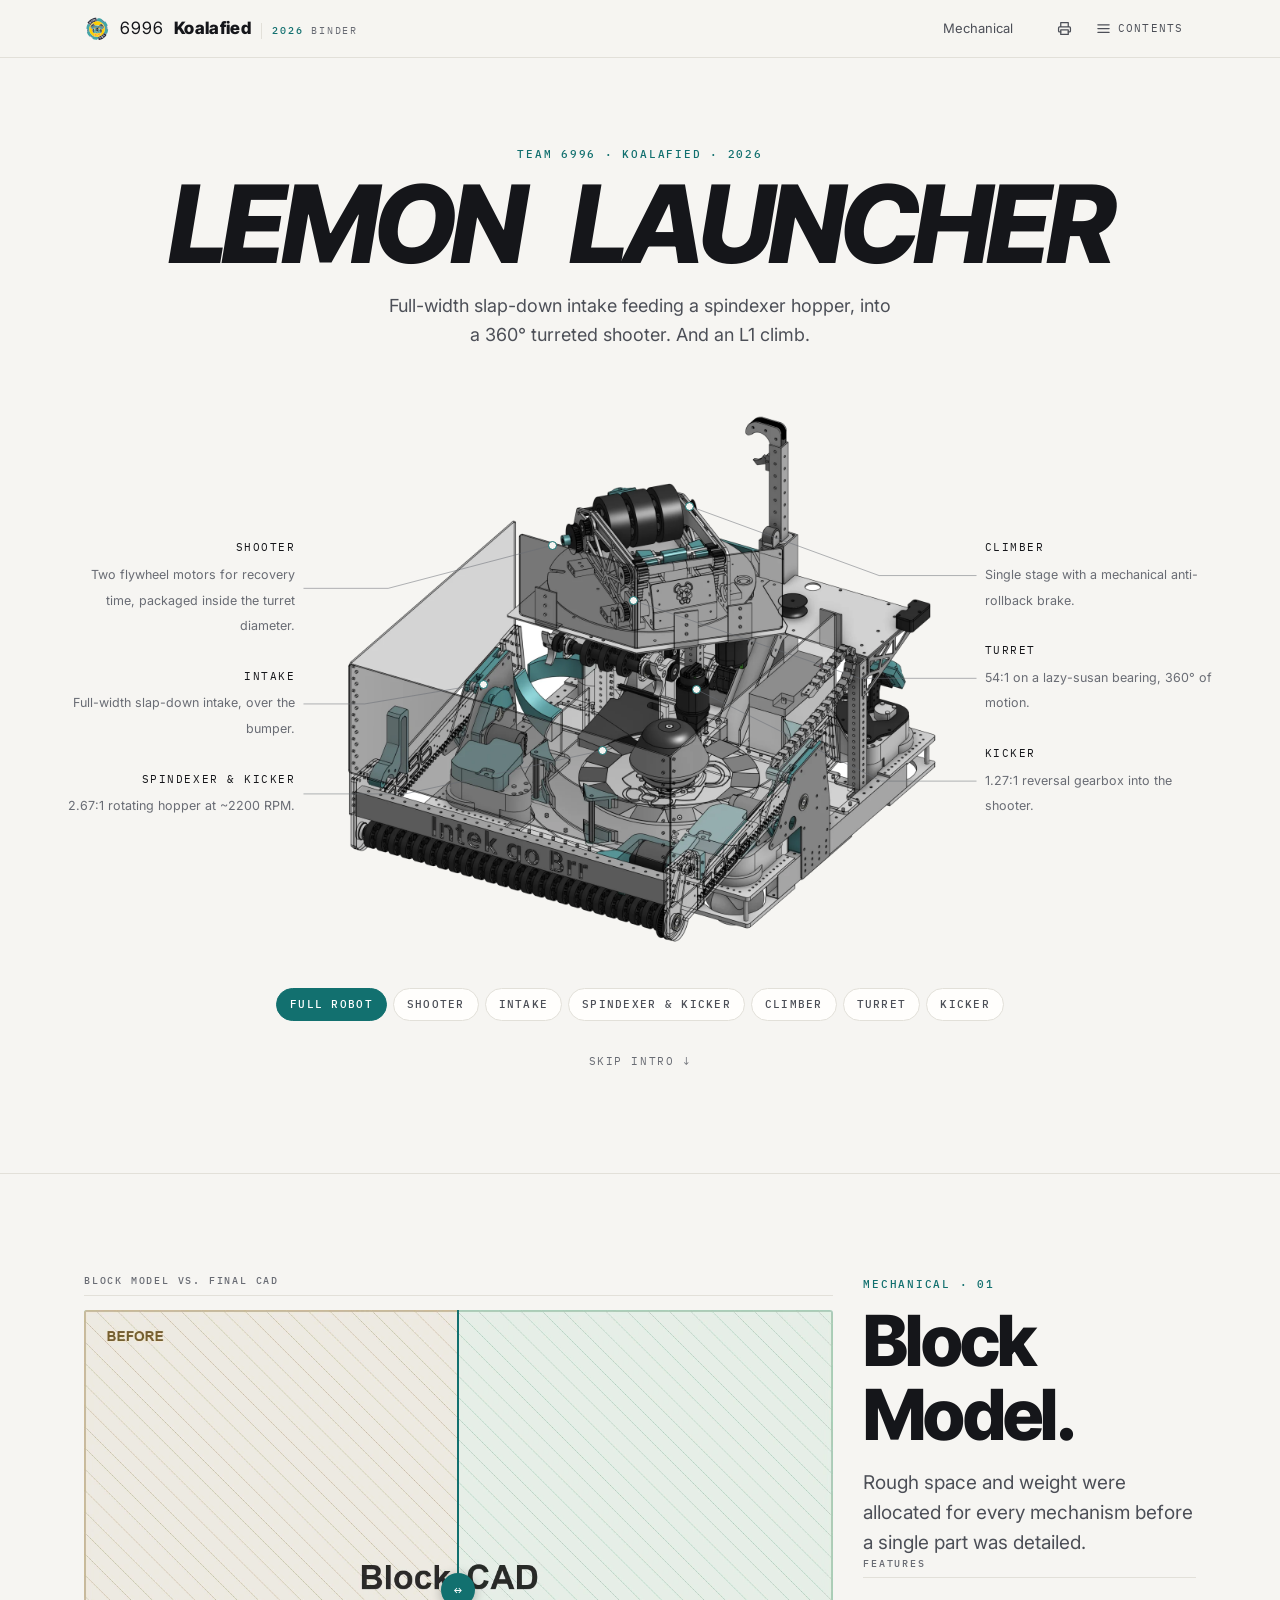
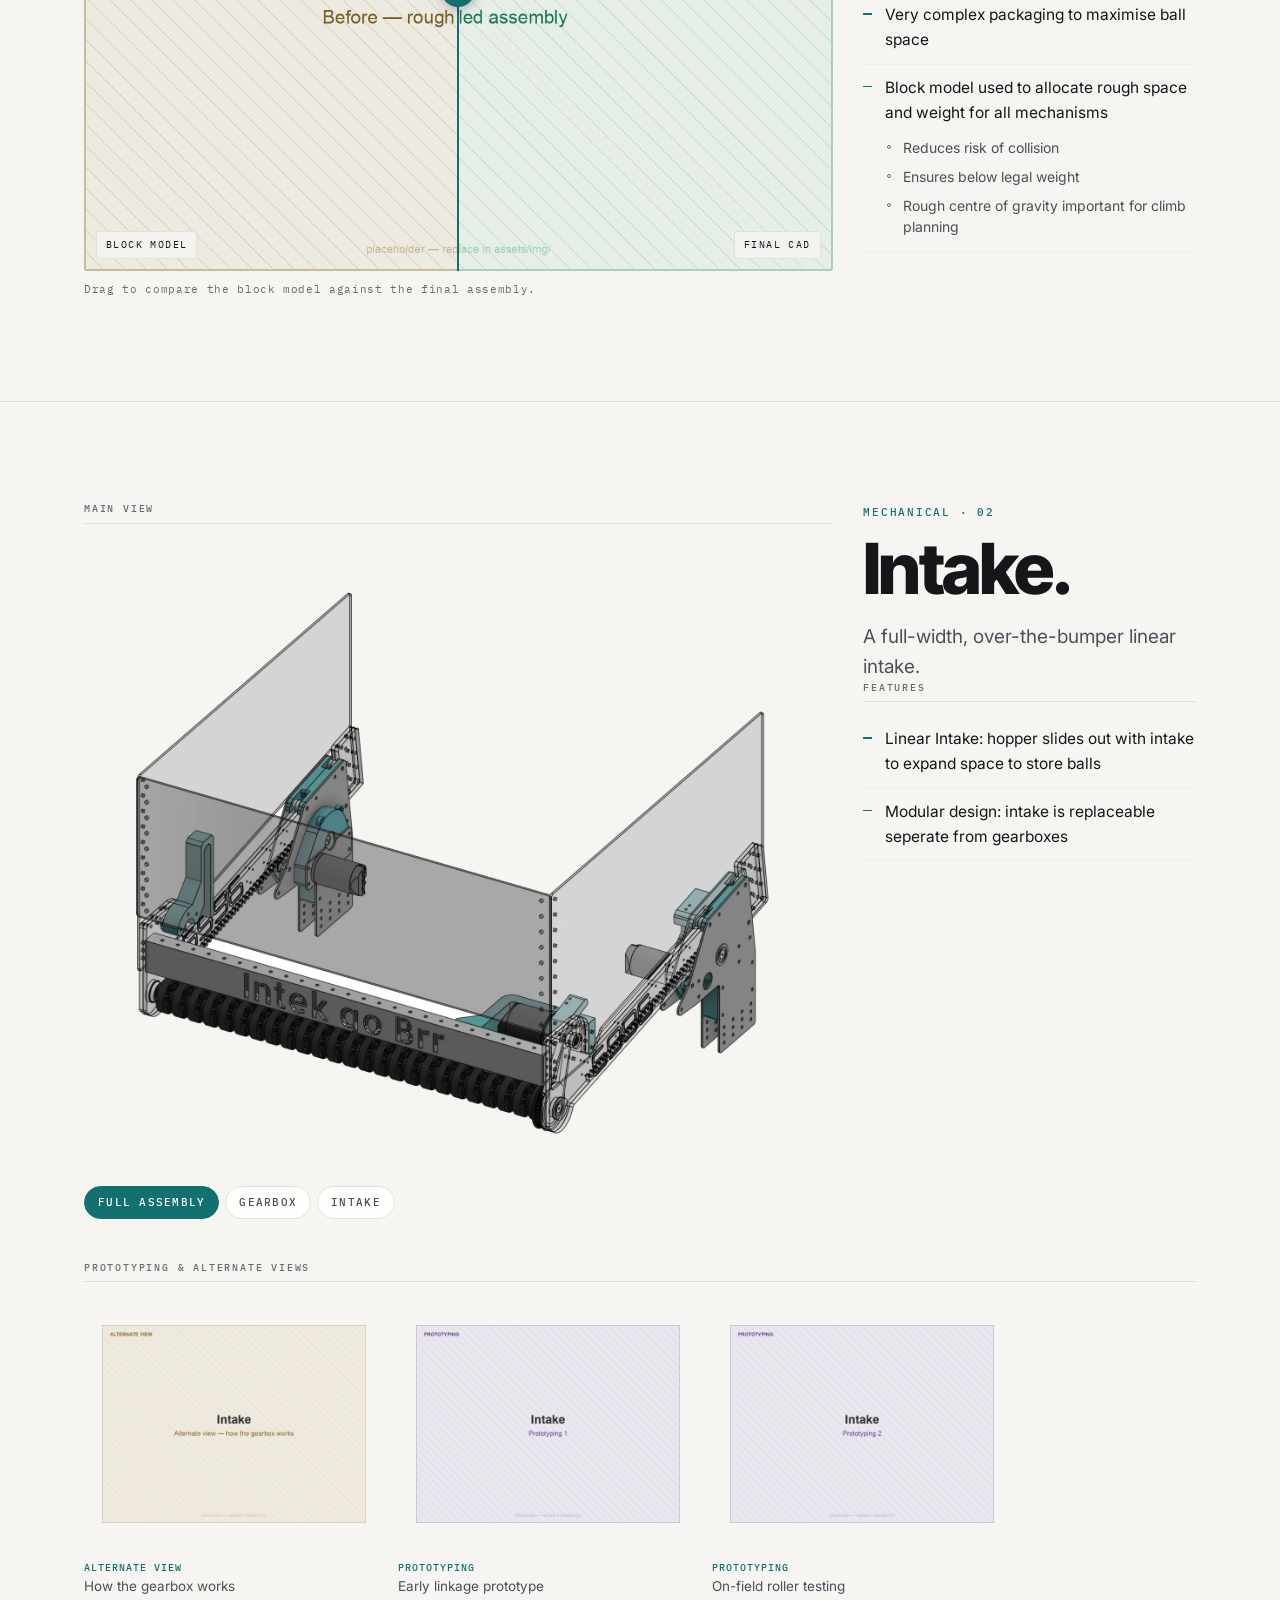
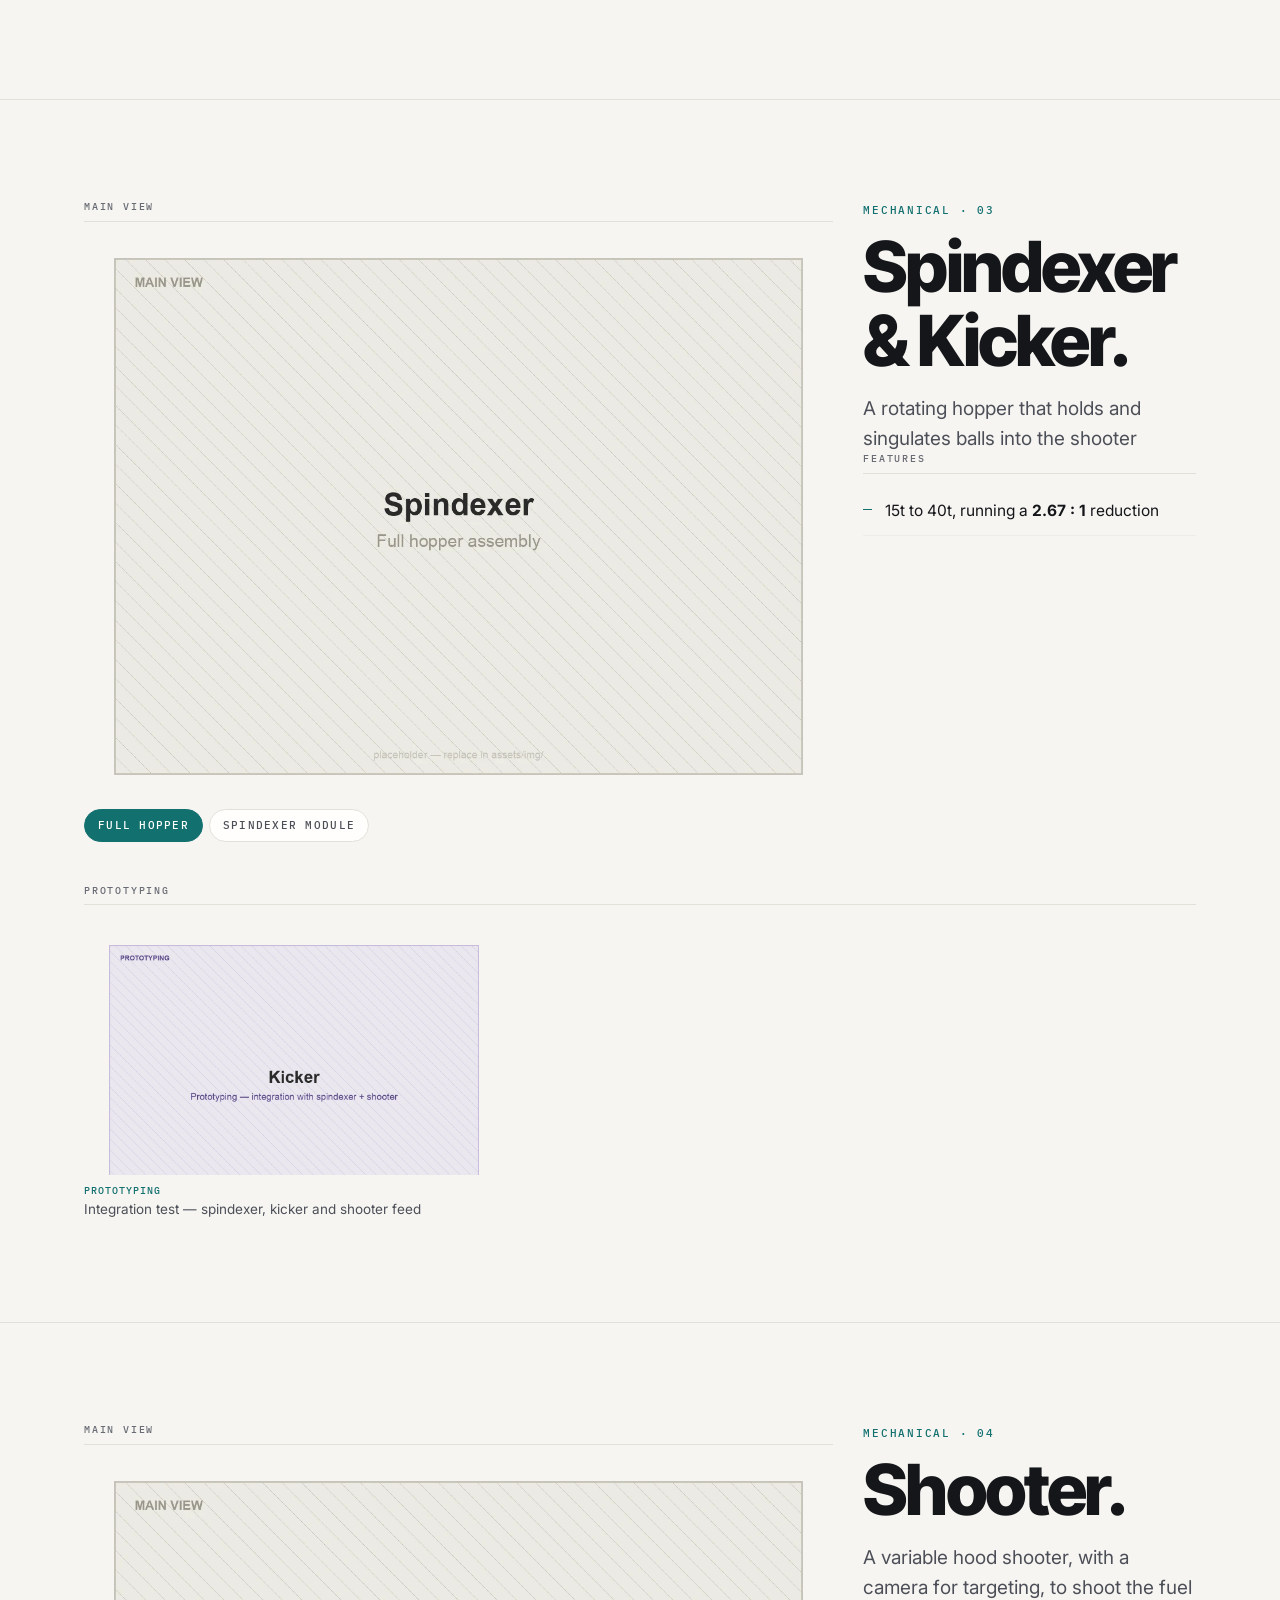
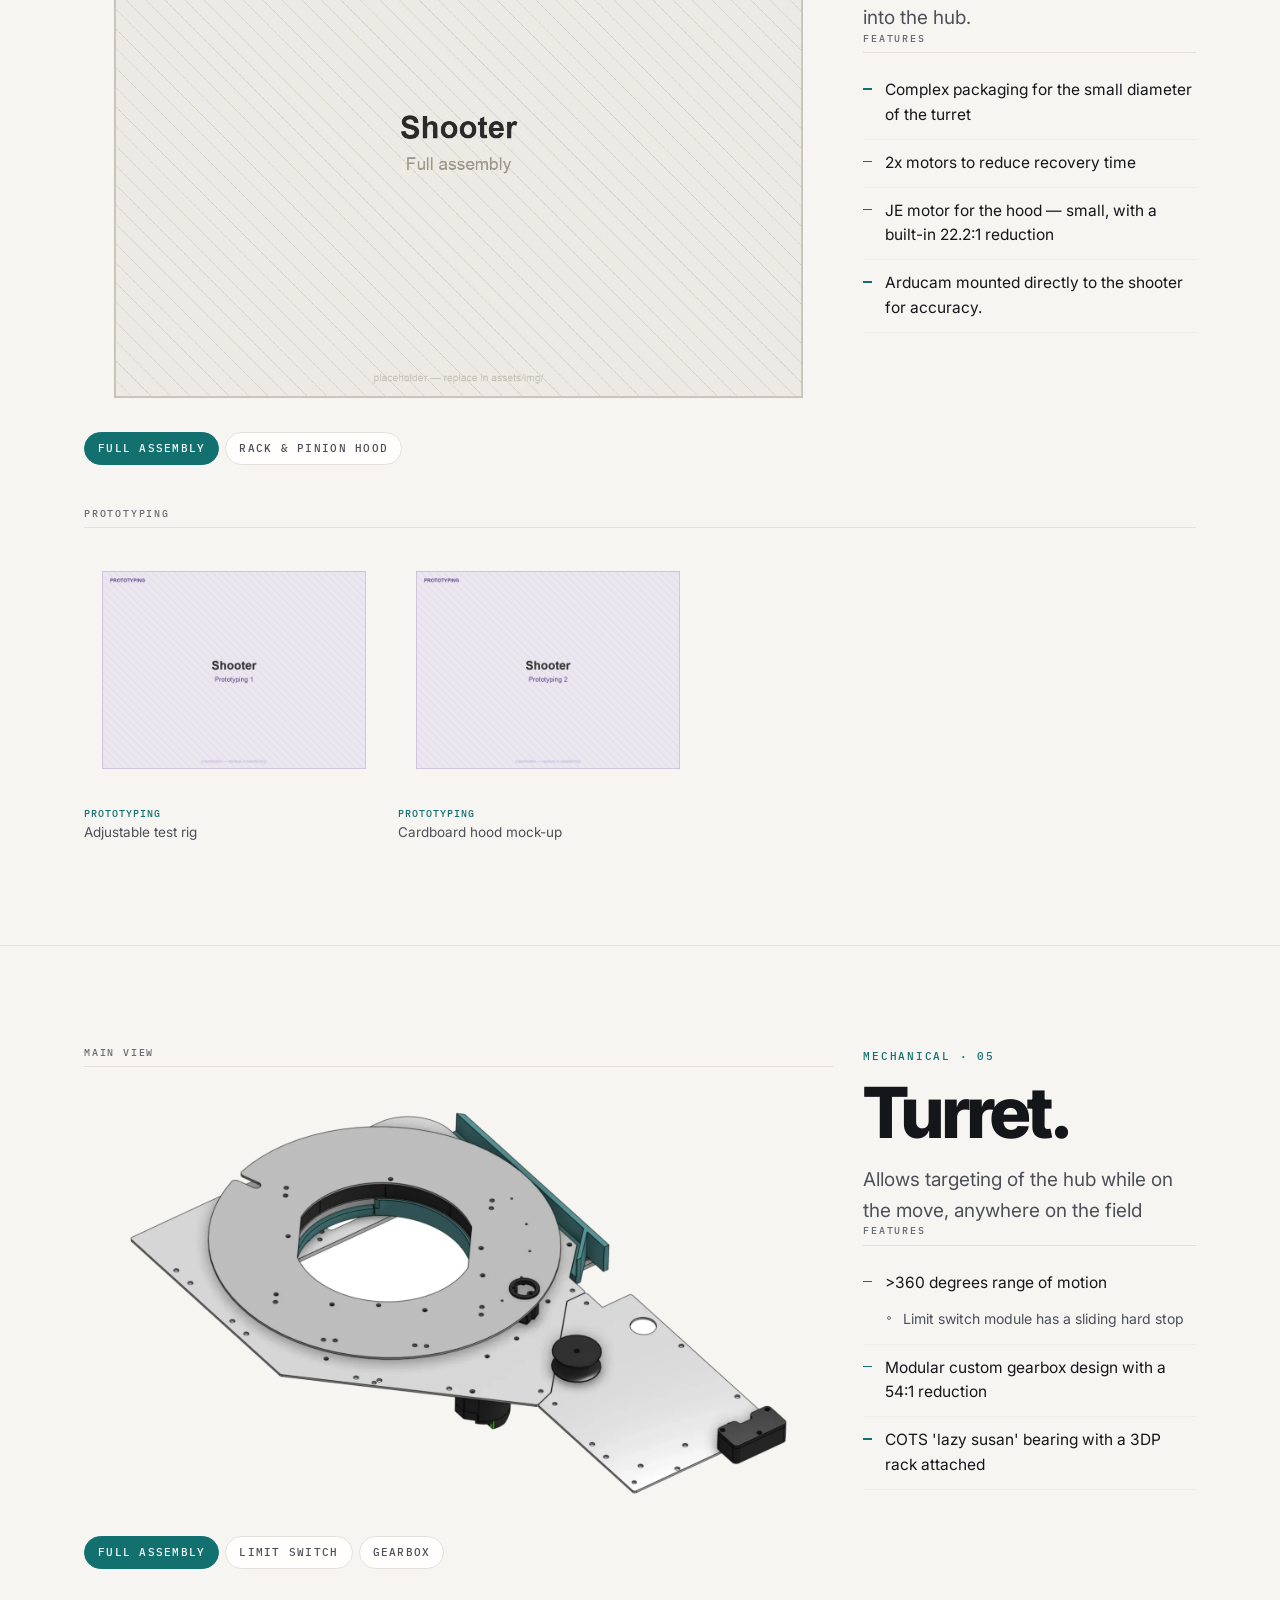
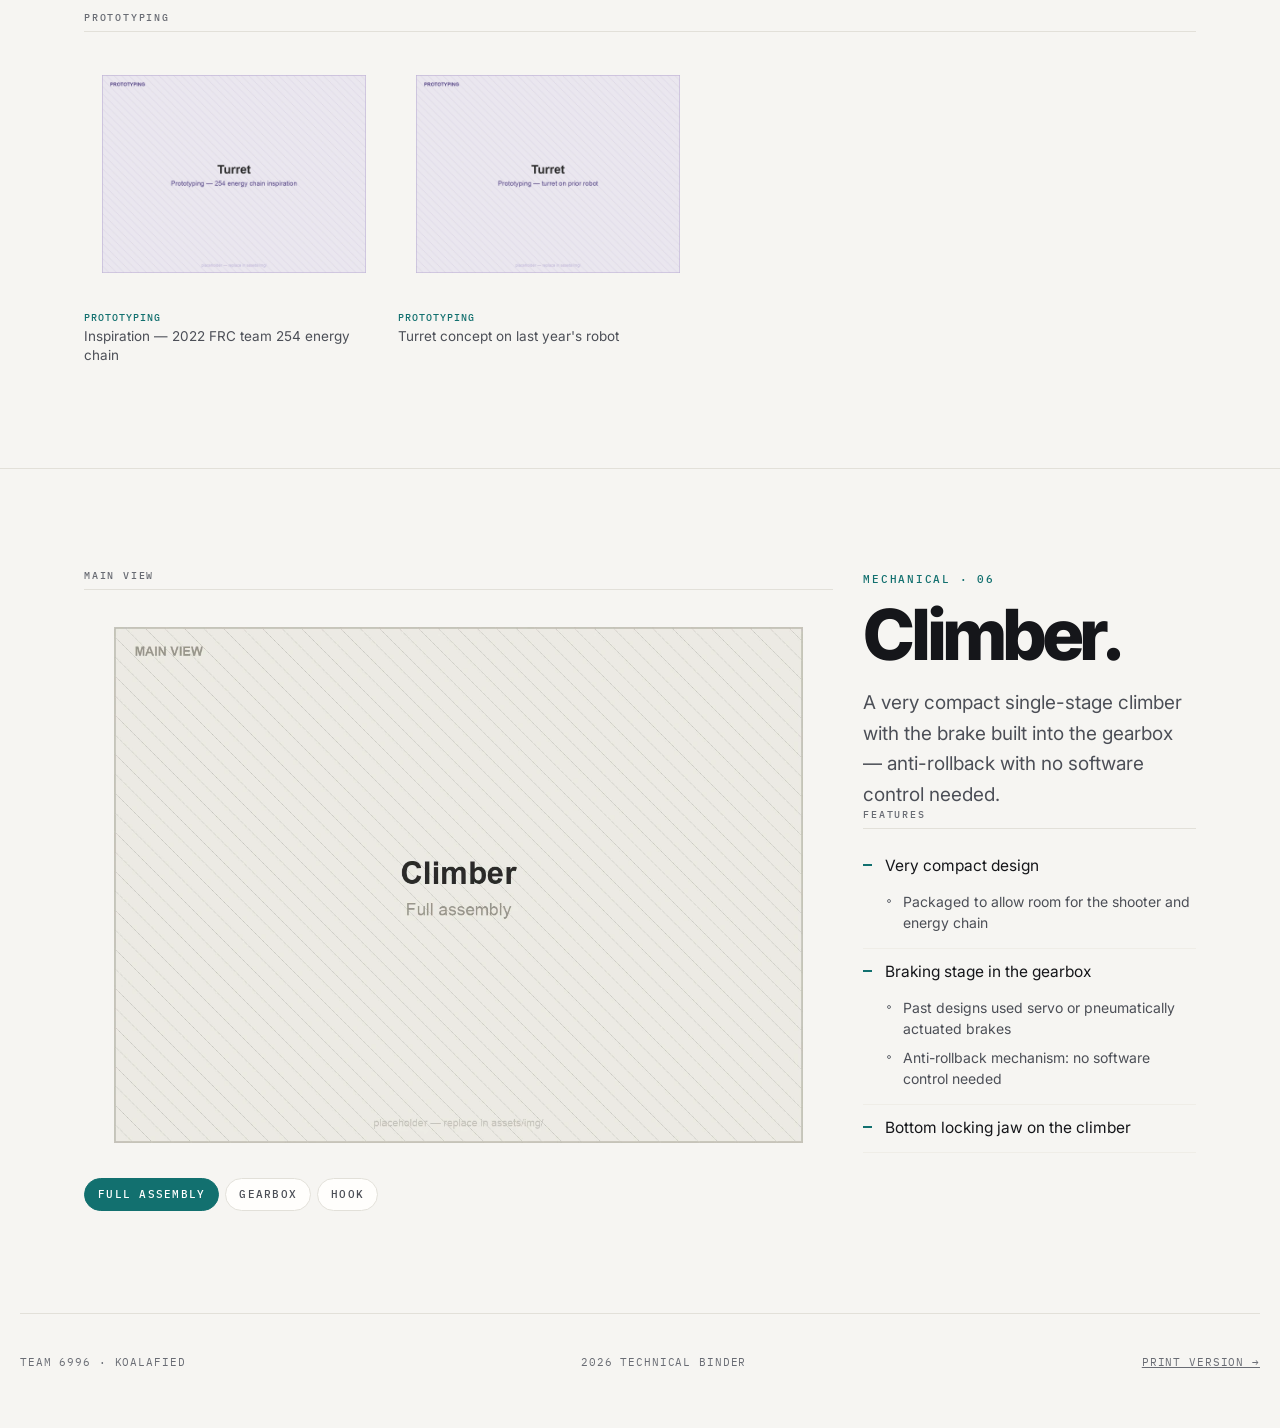
==== index.html @ 627ad737 "2026 Binder" ====
<!doctype html>
<html lang="en">
<head>
<meta charset="utf-8">
<meta name="viewport" content="width=device-width, initial-scale=1">
<title>Technical Binder</title>
<meta name="description" content="Season technical binder — mechanical design, prototyping and software.">
<meta name="color-scheme" content="light">
<link rel="icon" href="assets/img/logo.svg" type="image/svg+xml">
<link rel="alternate icon" href="assets/img/favicon.png">
<link rel="preconnect" href="https://fonts.googleapis.com">
<link rel="preconnect" href="https://fonts.gstatic.com" crossorigin>
<link rel="stylesheet" href="https://fonts.googleapis.com/css2?family=Inter+Tight:ital,wght@0,400;0,600;0,800;1,800&family=Inter:wght@400;500;600&family=IBM+Plex+Mono:wght@400;500;600&display=swap">
<link rel="stylesheet" href="assets/css/binder.css">
</head>
<body>
  <a class="skip" href="#binder">Skip to main content</a>

  <!-- Nav is injected here by binder.js -->
  <main id="binder"></main>
  <footer class="foot wrap" id="foot"></footer>

  <script src="content.js"></script>
  <script src="assets/js/binder.js"></script>
</body>
</html>
---- assets/css/binder.css ----
/* ============================================================
   Technical Binder — stylesheet
   Edit design tokens in :root. Everything else derives from them.
   ============================================================ */

/* ---- 1. Tokens ------------------------------------------- */

:root {
  --paper:    #f6f5f2;
  --panel:    #fffefc;
  --ink:      #15161a;
  --ink-2:    #4c4f57;
  --ink-3:    #696c74;
  --rule:     #e2e0d9;
  --rule-2:   #efedE7;
  --accent:   #12706f;          /* overridden at runtime by team.accent */
  --accent-soft: color-mix(in srgb, var(--accent) 14%, transparent);

  --font-display: "Inter Tight", "Helvetica Neue", Arial, sans-serif;
  --font-body:    "Inter", "Helvetica Neue", Arial, sans-serif;
  --font-mono:    "IBM Plex Mono", ui-monospace, SFMono-Regular, Menlo, monospace;

  --measure: 68ch;
  --gutter: clamp(20px, 5vw, 72px);
  --nav-h: 58px;

  color-scheme: light;
}

/* ---- 2. Reset -------------------------------------------- */

*, *::before, *::after { box-sizing: border-box; }

html { -webkit-text-size-adjust: 100%; scroll-behavior: smooth; scroll-padding-top: calc(var(--nav-h) + 16px); }
@media (prefers-reduced-motion: reduce) { html { scroll-behavior: auto; } }

body {
  margin: 0;
  background: var(--paper);
  color: var(--ink);
  font-family: var(--font-body);
  font-size: 16px;
  line-height: 1.6;
  -webkit-font-smoothing: antialiased;
  text-rendering: optimizeLegibility;
}

img { max-width: 100%; display: block; }
a { color: inherit; }
button { font: inherit; color: inherit; }
h1, h2, h3, h4 { margin: 0; font-family: var(--font-display); font-weight: 600; letter-spacing: -0.02em; line-height: 1.05; }
p { margin: 0; }
ul { margin: 0; padding: 0; list-style: none; }

::selection { background: var(--accent); color: #fff; }

:focus-visible { outline: 2px solid var(--accent); outline-offset: 3px; border-radius: 2px; }

.skip {
  position: absolute; left: -9999px; top: 0; z-index: 200;
  background: var(--ink); color: var(--paper); padding: 10px 16px;
  font-family: var(--font-mono); font-size: 12px;
}
.skip:focus { left: 8px; top: 8px; }

.wrap { max-width: 1240px; margin: 0 auto; padding-inline: var(--gutter); }

/* Shared type helpers */
.eyebrow {
  font-family: var(--font-mono);
  font-size: 11px;
  font-weight: 500;
  letter-spacing: 0.16em;
  text-transform: uppercase;
  color: var(--accent);
}
.muted { color: var(--ink-2); }
code {
  font-family: var(--font-mono);
  font-size: 0.88em;
  background: var(--rule-2);
  padding: 0.1em 0.36em;
  border-radius: 3px;
}

/* ---- 3. Navigation --------------------------------------- */

.nav {
  position: sticky; top: 0; z-index: 100;
  height: var(--nav-h);
  background: color-mix(in srgb, var(--paper) 86%, transparent);
  backdrop-filter: saturate(180%) blur(14px);
  -webkit-backdrop-filter: saturate(180%) blur(14px);
  border-bottom: 1px solid var(--rule);
}
.nav-in { height: 100%; display: flex; align-items: center; gap: 24px; }

.wordmark {
  display: flex; align-items: baseline; gap: 10px;
  text-decoration: none; flex: none;
}
.wordmark-mark { width: 26px; height: 26px; align-self: center; flex: none; }
.wordmark-a { font-family: var(--font-display); font-weight: 400; font-size: 17px; letter-spacing: 0.06em; }
.wordmark-b { font-family: var(--font-display); font-weight: 800; font-size: 17px; letter-spacing: 0.02em; }
.wordmark-tag {
  font-family: var(--font-mono); font-size: 10px; letter-spacing: 0.18em;
  text-transform: uppercase; color: var(--ink-3);
  padding-left: 10px; border-left: 1px solid var(--rule);
}
.wordmark-tag b { color: var(--accent); font-weight: 500; }

.nav-links { display: flex; gap: 4px; margin-left: auto; }
.nav-links a {
  font-size: 13px; text-decoration: none; color: var(--ink-2);
  padding: 6px 11px; border-radius: 4px;
  transition: color .15s, background .15s;
  white-space: nowrap;
}
.nav-links a:hover { color: var(--ink); background: var(--rule-2); }
.nav-links a.is-active { color: var(--ink); }
.nav-links a.is-active::after {
  content: ""; display: block; height: 1.5px; background: var(--accent);
  margin-top: 3px; border-radius: 2px;
}

.nav-tools { display: flex; align-items: center; gap: 6px; flex: none; }
.icon-btn {
  width: 32px; height: 32px; display: grid; place-items: center;
  background: none; border: 1px solid transparent; border-radius: 5px;
  cursor: pointer; color: var(--ink-2);
}
.icon-btn:hover { border-color: var(--rule); color: var(--ink); }
.icon-btn svg { width: 15px; height: 15px; }

/* Contents button: opens the full section list (menu-panel). Shown at every
   width — on wide screens it sits alongside the category links, on narrow
   ones it's the only way to jump to a section since nav-links hides. */
.nav-menu-btn {
  width: auto; padding: 0 12px 0 9px; gap: 7px;
  display: flex; align-items: center;
}
.nav-menu-btn svg { flex: none; }
.nav-menu-label {
  font-family: var(--font-mono); font-size: 11px; letter-spacing: .1em;
  text-transform: uppercase; color: inherit;
}
@media (max-width: 500px) { .nav-menu-label { display: none; } .nav-menu-btn { width: 32px; padding: 0; } }

@media (max-width: 940px) {
  .nav-links { display: none; }
  .wordmark-tag { display: none; }
}

/* Slide-down section menu (mobile) */
.menu-panel {
  position: fixed; inset: var(--nav-h) 0 auto 0; z-index: 99;
  background: var(--panel); border-bottom: 1px solid var(--rule);
  max-height: calc(100vh - var(--nav-h)); overflow-y: auto;
  padding: 12px var(--gutter) 24px;
}
.menu-panel[hidden] { display: none !important; }
.menu-group { font-family: var(--font-mono); font-size: 10px; letter-spacing: .16em; text-transform: uppercase; color: var(--ink-3); margin: 16px 0 6px; }
.menu-panel a { display: flex; gap: 12px; padding: 9px 0; text-decoration: none; border-bottom: 1px solid var(--rule-2); font-size: 15px; }
.menu-panel a span:first-child { font-family: var(--font-mono); color: var(--accent); font-size: 12px; padding-top: 3px; }

/* ---- 4. Hero --------------------------------------------- */

.hero { padding: clamp(40px, 7vw, 88px) 0 clamp(48px, 8vw, 104px); }
.hero-meta { text-align: center; }
.hero-title {
  font-size: clamp(2.4rem, 8.5vw, 6.75rem);
  font-weight: 800;
  letter-spacing: -0.045em;
  /* letter-spacing above tightens every character gap, including the one
     around the space — word-spacing adds it back just at word breaks. */
  word-spacing: 0.3em;
  line-height: 0.86;
  margin: 14px 0 0;
  font-style: italic;
}
.hero-sub {
  max-width: 46ch; margin: 22px auto 0;
  color: var(--ink-2); font-size: clamp(15px, 1.6vw, 18px);
}

.hero .wrap { max-width: 1460px; }
.hero-meta { max-width: 1240px; margin-inline: auto; }

.hero-stage {
  position: relative;
  margin-top: clamp(28px, 4vw, 52px);
  display: grid;
  grid-template-columns: minmax(160px, 1fr) minmax(0, 2.7fr) minmax(160px, 1fr);
  gap: clamp(12px, 2.5vw, 40px);
  align-items: center;
}
.hero-figure { grid-column: 2; position: relative; aspect-ratio: var(--ar, 4 / 3); }
.hero-frame {
  position: absolute; inset: 0; width: 100%; height: 100%;
  object-fit: contain; opacity: 0; transition: opacity .28s ease;
  pointer-events: none; /* only the visible frame below should catch clicks */
}
.hero-frame.is-on { opacity: 1; pointer-events: auto; cursor: zoom-in; }
@media (prefers-reduced-motion: reduce) { .hero-frame { transition: none; } }

.hero-lines {
  position: absolute; inset: 0; width: 100%; height: 100%;
  pointer-events: none; overflow: visible; z-index: 1;
}
.hero-lines path { fill: none; stroke: var(--ink-3); stroke-width: 1; opacity: .5; }

.hero-dot {
  position: absolute; width: 9px; height: 9px; margin: -4.5px 0 0 -4.5px;
  border-radius: 50%; background: var(--paper);
  border: 1.5px solid var(--accent); z-index: 3; pointer-events: none;
  transition: transform .2s, box-shadow .2s;
}
.hero-dot.is-lit { transform: scale(1.45); box-shadow: 0 0 0 6px var(--accent-soft); }

.hero-rail { display: flex; flex-direction: column; gap: clamp(14px, 3vw, 30px); z-index: 2; }
.hero-rail-l { grid-column: 1; text-align: right; align-items: flex-end; }
.hero-rail-r { grid-column: 3; text-align: left; align-items: flex-start; }

.callout { text-decoration: none; display: block; max-width: 230px; }
.callout-name {
  font-family: var(--font-mono); font-size: 11px; letter-spacing: .14em;
  text-transform: uppercase; color: var(--ink);
  display: block; margin-bottom: 4px;
  transition: color .15s;
}
.callout-blurb { font-size: 12.5px; line-height: 1.45; color: var(--ink-3); }
.callout:hover .callout-name { color: var(--accent); }

.hero-pills {
  display: flex; flex-wrap: wrap; justify-content: center; gap: 6px;
  margin-top: clamp(20px, 3vw, 32px);
}

.hero-skip {
  display: block; width: fit-content; margin: clamp(20px, 3vw, 32px) auto 0;
  font-family: var(--font-mono); font-size: 11px; letter-spacing: .14em;
  text-transform: uppercase; color: var(--ink-3); text-decoration: none;
}
.hero-skip:hover { color: var(--accent); }
.hero-skip::after { content: " ↓"; }

@media (max-width: 900px) {
  /* Just the image — no leader lines (nothing for them to point at) and no
     label rail. The callouts still exist for the "Highlight a system"
     pills below the image; only their name/blurb list is hidden here. */
  .hero-stage { display: flex; flex-direction: column; }
  .hero-lines, .hero-dot, .hero-rail { display: none; }
  /* Every .hero-frame is position:absolute (for the crossfade), so
     .hero-figure has no in-flow content to size itself from — it needs an
     explicit width here, since this flex column doesn't stretch its items
     to fill the cross axis (.hero-stage sets align-items: center above).
     Without this the figure collapses to 0×0 and the image vanishes. */
  .hero-figure { width: 100%; }
}

/* ---- 6. Sections ----------------------------------------- */

.sec { padding: clamp(52px, 8vw, 108px) 0; border-top: 1px solid var(--rule); }
.sec-title {
  font-size: clamp(2.2rem, 6vw, 4.4rem);
  font-weight: 800; letter-spacing: -0.04em;
  margin: 10px 0 0;
}
.sec-thesis { margin-top: 16px; font-size: clamp(16px, 1.8vw, 19px); color: var(--ink-2); max-width: 56ch; }

/* Primary row: title + thesis + Features beside the section's main image
   (or compare view). In the HTML the text comes first — so it still reads
   before the image on narrow screens, and for screen readers regardless of
   width, since they follow DOM order rather than `order` below — and
   `order` is what puts the image on the left once there's room for two
   columns. Falls back to a single column when there's only one child. */
.sec-primary {
  display: grid; grid-template-columns: 1fr;
  gap: clamp(16px, 2.4vw, 32px);
  align-items: start;
}

.sec-primary > .sec-text { order: 1; }
.sec-primary > .media-block { order: 2; }
@media (min-width: 861px) {
  /* Image column is explicitly the big track (1.8fr) and text is
     explicitly the small track (.8fr) — pinned with grid-column so the
     `order` swap below (which moves the image to visually the left)
     can never again flip which element lands in which track. */
  .sec-primary { grid-template-columns: minmax(0, 1.8fr) minmax(0, .8fr); }
  .sec-primary:has(> :only-child) { grid-template-columns: 1fr; }

  .sec-primary > .media-block {
    grid-column: 1; order: 1;
    /* Pins the image (and its pills/caption) while Features scrolls past
       beside it. Only travels as far as the row is tall — on a section
       where the image is taller than the text there's nothing to pin
       against, so it just behaves like a normal static image. */
    position: sticky;
    top: calc(var(--nav-h) + 24px);
  }
  .sec-primary > .sec-text { grid-column: 2; order: 2; }
}

.sec-primary .media-block,
.sec-primary .features { margin-top: 0; }
.sec-primary .features { max-width: none; }
.sec-text { min-width: 0; }

.sec-media { margin-top: clamp(26px, 4vw, 44px); display: flex; flex-direction: column; gap: clamp(30px, 4vw, 52px); }
.media-block { min-width: 0; }

figure { margin: 0; }
figcaption {
  margin-top: 10px; font-family: var(--font-mono); font-size: 11px;
  letter-spacing: .06em; color: var(--ink-3);
}
.frame {
  background: none; border: none;
  border-radius: 3px; overflow: hidden;
}
.frame img { width: 100%; cursor: zoom-in; transition: opacity .15s ease; }
.frame img:hover { opacity: .88; }

.features { margin-top: clamp(30px, 4vw, 52px); max-width: var(--measure); }

.block-label {
  font-family: var(--font-mono); font-size: 10px; font-weight: 500;
  letter-spacing: .18em; text-transform: uppercase; color: var(--ink-3);
  padding-bottom: 8px; border-bottom: 1px solid var(--rule); margin-bottom: 14px;
}

/* Feature list */
.feat > li {
  padding: 11px 0 11px 22px; position: relative;
  border-bottom: 1px solid var(--rule-2);
  font-size: 15.5px;
}
.feat > li::before {
  content: ""; position: absolute; left: 0; top: 21px;
  width: 9px; height: 1.5px; background: var(--accent);
}
.feat ul { margin: 8px 0 0; }
.feat ul li {
  position: relative; padding: 4px 0 4px 18px;
  font-size: 14px; color: var(--ink-2); line-height: 1.5;
}
.feat ul li::before {
  content: ""; position: absolute; left: 2px; top: 12px;
  width: 4px; height: 4px; border-radius: 50%;
  border: 1px solid var(--ink-3);
}

/* ---- 7. Compare slider ----------------------------------- */

.compare-stage {
  position: relative; overflow: hidden; user-select: none;
  background: none; border: none; border-radius: 3px;
}
.compare-stage > img { width: 100%; display: block; }
.compare-top {
  position: absolute; inset: 0;
  clip-path: inset(0 calc(100% - var(--pos, 50%)) 0 0);
}
.compare-top img { width: 100%; height: 100%; object-fit: cover; }

.compare-bar {
  position: absolute; top: 0; bottom: 0; left: var(--pos, 50%);
  width: 2px; background: var(--accent); pointer-events: none; z-index: 3;
  transform: translateX(-1px);
}
.compare-grip {
  position: absolute; top: 50%; left: 50%; transform: translate(-50%, -50%);
  width: 34px; height: 34px; border-radius: 50%;
  background: var(--accent); color: #fff;
  display: grid; place-items: center;
  font-family: var(--font-mono); font-size: 13px; line-height: 1;
  box-shadow: 0 2px 12px rgba(0,0,0,.28);
}
.compare-range {
  position: absolute; inset: 0; width: 100%; height: 100%;
  margin: 0; opacity: 0; cursor: ew-resize; z-index: 4;
  -webkit-appearance: none; appearance: none; background: none;
}
.compare-range::-webkit-slider-thumb { -webkit-appearance: none; width: 44px; height: 100%; }
.compare-range::-moz-range-thumb { width: 44px; height: 100%; border: 0; opacity: 0; }

.compare-tag {
  position: absolute; bottom: 12px; z-index: 3; pointer-events: none;
  font-family: var(--font-mono); font-size: 10px; letter-spacing: .14em;
  text-transform: uppercase;
  background: color-mix(in srgb, var(--paper) 82%, transparent);
  backdrop-filter: blur(6px);
  border: 1px solid var(--rule);
  padding: 5px 9px; border-radius: 3px;
}
.compare-tag-l { left: 12px; }
.compare-tag-r { right: 12px; }

/* ---- 8. Iteration scrubber ------------------------------- */

.iters-stage {
  position: relative; background: none;
  border: none; border-radius: 3px; overflow: hidden;
}
.iters-stage { aspect-ratio: var(--ar, 4 / 3); }
.iters-stage img {
  position: absolute; inset: 0;
  width: 100%; height: 100%; object-fit: contain; padding: 3%;
}
.iter-frame { opacity: 0; transition: opacity .18s ease; pointer-events: none; }
.iter-frame.is-on { opacity: 1; pointer-events: auto; cursor: zoom-in; }
.iter-frame.is-on:hover { opacity: .92; }
@media (prefers-reduced-motion: reduce) { .iter-frame { transition: none; } }

.iter-badge {
  position: absolute; top: 12px; left: 12px; z-index: 2;
  font-family: var(--font-mono); font-size: 11px; font-weight: 600;
  letter-spacing: .1em; color: #fff; background: var(--accent);
  padding: 4px 9px; border-radius: 3px;
}

.iters-ctl { margin-top: 14px; display: flex; align-items: center; gap: 12px; }
.step-btn {
  width: 30px; height: 30px; flex: none; border: 1px solid var(--rule);
  background: var(--panel); border-radius: 4px; cursor: pointer;
  display: grid; place-items: center; color: var(--ink-2);
}
.step-btn:hover:not(:disabled) { border-color: var(--accent); color: var(--accent); }
.step-btn:disabled { opacity: .35; cursor: default; }

.iter-range {
  flex: 1; -webkit-appearance: none; appearance: none;
  background: none; height: 28px; cursor: pointer; margin: 0;
}
.iter-range::-webkit-slider-runnable-track { height: 2px; background: var(--rule); }
.iter-range::-moz-range-track { height: 2px; background: var(--rule); }
.iter-range::-webkit-slider-thumb {
  -webkit-appearance: none; width: 15px; height: 15px; border-radius: 50%;
  background: var(--accent); border: 2px solid var(--paper); margin-top: -6.5px;
  box-shadow: 0 0 0 1px var(--accent);
}
.iter-range::-moz-range-thumb {
  width: 15px; height: 15px; border-radius: 50%;
  background: var(--accent); border: 2px solid var(--paper);
  box-shadow: 0 0 0 1px var(--accent);
}

.iter-note {
  margin-top: 12px; padding-top: 12px; border-top: 1px solid var(--rule-2);
  display: flex; gap: 12px; align-items: baseline;
  font-size: 14.5px; color: var(--ink-2); min-height: 3.2em;
}
.iter-note b {
  font-family: var(--font-mono); font-size: 11px; letter-spacing: .1em;
  color: var(--accent); flex: none; text-transform: uppercase;
}

/* ---- 8b. Figure grids ------------------------------------ */

.figs { display: grid; gap: clamp(12px, 1.8vw, 20px); }
.figs-2 { grid-template-columns: repeat(2, minmax(0, 1fr)); }
.figs-3 { grid-template-columns: repeat(3, minmax(0, 1fr)); }
.figs .wide { grid-column: 1 / -1; }
@media (max-width: 720px) { .figs-2, .figs-3 { grid-template-columns: 1fr; } }

.figs figure { display: flex; flex-direction: column; }
.figs .frame { flex: 1; display: grid; place-items: center; padding: 10px; }
.figs .frame img { width: 100%; height: auto; }

/* ---- 8c. Highlight views ---------------------------------- */

.hl-stage {
  position: relative; overflow: hidden;
  background: none; border: none; border-radius: 3px;
  aspect-ratio: var(--ar, 4 / 3);
}
.hl-stage img {
  position: absolute; inset: 0;
  width: 100%; height: 100%; object-fit: contain; padding: 3%;
  opacity: 0; transition: opacity .28s ease;
  pointer-events: none; /* only the visible frame below should catch clicks */
}
.hl-stage img.is-on { opacity: 1; pointer-events: auto; cursor: zoom-in; }
.hl-stage img.is-on:hover { opacity: .92; }
@media (prefers-reduced-motion: reduce) { .hl-stage img { transition: none; } }

.hl-pills {
  display: flex; flex-wrap: wrap; gap: 6px;
  margin-top: 12px;
}
.pill {
  font-family: var(--font-mono); font-size: 10.5px; font-weight: 500;
  letter-spacing: .12em; text-transform: uppercase;
  padding: 7px 13px; cursor: pointer;
  background: var(--panel); color: var(--ink-2);
  border: 1px solid var(--rule); border-radius: 100px;
  transition: color .15s, border-color .15s, background .15s;
}
.pill:hover { color: var(--ink); border-color: var(--ink-3); }
.pill[aria-selected="true"] {
  background: var(--accent); border-color: var(--accent); color: #fff;
}

/* ---- 8d. Carousel (Prototyping + Alternate Views) --------- */

/* Multiple items show side by side — as many as fit — and the arrows page
   the strip sideways. Each item's frame is a FIXED height, not matched to
   that image's aspect ratio, so mixed portrait/landscape photos sit flush
   in a row instead of resizing the row around whichever one is showing. */
.carousel { position: relative; }

.carousel-track {
  display: flex; gap: 14px;
  overflow-x: auto; scroll-snap-type: x mandatory;
  scroll-padding-left: 2px;
  scrollbar-width: none;
}
.carousel-track::-webkit-scrollbar { display: none; }
.carousel.is-single .carousel-track { overflow-x: visible; }

.carousel-item {
  flex: 0 0 clamp(200px, 27vw, 300px); scroll-snap-align: start;
  min-width: 0;
}
.carousel.is-single .carousel-item { flex-basis: min(100%, 420px); }

.carousel-frame {
  height: clamp(190px, 20vw, 260px);
  background: none; border: none; border-radius: 3px;
  display: grid; place-items: center; overflow: hidden;
}
.carousel-frame img {
  width: 100%; height: 100%; object-fit: contain; padding: 6%;
  cursor: zoom-in; transition: opacity .15s ease;
}
.carousel-frame img:hover { opacity: .88; }

.carousel-cap { margin-top: 9px; font-size: 13.5px; color: var(--ink-2); line-height: 1.4; }
.carousel-cap b {
  display: block;
  font-family: var(--font-mono); font-size: 10px; font-weight: 500;
  letter-spacing: .1em; text-transform: uppercase; color: var(--accent);
  margin-bottom: 2px;
}

.carousel-nav {
  position: absolute; top: calc(clamp(190px, 20vw, 260px) / 2); z-index: 2;
  transform: translateY(-50%);
  width: 36px; height: 36px; border-radius: 50%;
  background: color-mix(in srgb, var(--panel) 88%, transparent);
  backdrop-filter: blur(4px);
  border: 1px solid var(--rule); color: var(--ink-2);
  display: grid; place-items: center; cursor: pointer;
  transition: color .15s, border-color .15s, opacity .15s;
}
.carousel-nav:hover { color: var(--accent); border-color: var(--accent); }
.carousel-nav:disabled { opacity: 0; pointer-events: none; }
.carousel-prev { left: -14px; }
.carousel-next { right: -14px; }
@media (max-width: 640px) { .carousel-prev { left: 4px; } .carousel-next { right: 4px; } }

/* ---- 9. Card grid (software tools etc.) ------------------ */

.cards {
  display: grid; grid-template-columns: repeat(auto-fill, minmax(260px, 1fr));
  gap: clamp(16px, 2.4vw, 28px);
}
.card {
  background: var(--panel); border: 1px solid var(--rule);
  border-radius: 3px; overflow: hidden; text-decoration: none;
  display: flex; flex-direction: column;
  transition: border-color .15s, transform .15s;
}
a.card:hover { border-color: var(--accent); transform: translateY(-2px); }
.card img { width: 100%; background: var(--panel); border-bottom: 1px solid var(--rule); }
.card-body { padding: 15px 16px 18px; }
.card h4 { font-size: 17px; font-weight: 600; }
.card p { margin-top: 6px; font-size: 13.5px; color: var(--ink-3); line-height: 1.5; }
.card-go { margin-top: 10px; font-family: var(--font-mono); font-size: 10px; letter-spacing: .14em; text-transform: uppercase; color: var(--accent); }

/* ---- 9b. Lightbox ------------------------------------------ */

/* One overlay, reused for every clickable image on the page (see
   wireLightbox in binder.js). Sits above the nav (z-index 100). */
.lightbox {
  position: fixed; inset: 0; z-index: 500;
  display: grid; place-items: center; padding: clamp(20px, 5vw, 64px);
  background: rgba(8, 8, 9, .86); backdrop-filter: blur(3px);
  opacity: 0; transition: opacity .18s ease;
  cursor: zoom-out;
  /* Tied to is-open (not [hidden]) so the fading-out overlay releases
     clicks the instant closing starts, not ~180ms later once the fade
     finishes and JS finally sets [hidden]. */
  pointer-events: none;
}
.lightbox.is-open { opacity: 1; pointer-events: auto; }
.lightbox[hidden] { display: none; }
@media (prefers-reduced-motion: reduce) { .lightbox { transition: none; } }

.lightbox figure {
  margin: 0; max-width: 100%; max-height: 100%;
  display: flex; flex-direction: column; align-items: center;
  transform: scale(.97); transition: transform .18s ease;
}
.lightbox.is-open figure { transform: scale(1); }
@media (prefers-reduced-motion: reduce) { .lightbox figure { transition: none; } }

.lightbox img {
  max-width: 100%; max-height: 78vh; object-fit: contain;
  border-radius: 4px; box-shadow: 0 24px 64px rgba(0, 0, 0, .45);
  cursor: default;
}

.lightbox figcaption {
  margin-top: 16px; max-width: 62ch; text-align: center;
  font-size: 14px; line-height: 1.5; color: #e8e7e3;
}
.lightbox figcaption:empty { display: none; }
.lightbox figcaption b {
  display: block;
  font-family: var(--font-mono); font-size: 11px; font-weight: 500;
  letter-spacing: .1em; text-transform: uppercase; color: #fff;
  margin-bottom: 4px;
}

.lightbox-close {
  position: fixed; top: clamp(14px, 3vw, 28px); right: clamp(14px, 3vw, 28px);
  z-index: 1;
  width: 40px; height: 40px; border-radius: 50%;
  background: rgba(255, 255, 255, .08); border: 1px solid rgba(255, 255, 255, .2);
  color: #fff; display: grid; place-items: center; cursor: pointer;
  transition: background .15s, border-color .15s;
}
.lightbox-close:hover { background: rgba(255, 255, 255, .16); border-color: rgba(255, 255, 255, .4); }

/* ---- 10. Footer ------------------------------------------ */

.foot {
  border-top: 1px solid var(--rule);
  padding: 40px 0 56px;
  display: flex; flex-wrap: wrap; gap: 16px 32px;
  align-items: baseline; justify-content: space-between;
  font-family: var(--font-mono); font-size: 11px;
  letter-spacing: .08em; text-transform: uppercase; color: var(--ink-3);
}
.foot a { color: var(--ink-3); }
.foot a:hover { color: var(--accent); }

/* ---- 11. Error banner ------------------------------------ */

.boom {
  margin: 40px auto; max-width: 640px; padding: 20px 24px;
  border: 1px solid var(--accent); border-left-width: 3px;
  background: var(--panel); font-family: var(--font-mono); font-size: 13px;
}
.boom h2 { font-family: var(--font-mono); font-size: 13px; margin-bottom: 8px; color: var(--accent); }

/* ---- 12. Print ------------------------------------------- */

@media print {
  :root { --paper: #fff; --ink: #000; --ink-2: #333; --ink-3: #666; --rule: #bbb; --rule-2: #ddd; }
  .nav, .menu-panel, .hero-skip, .iters-ctl, .compare-range, .compare-bar, .skip, .lightbox { display: none !important; }
  body { font-size: 10.5pt; }
  .sec { padding: 18pt 0; break-inside: avoid; break-before: page; }
  .hero { padding: 0 0 18pt; }
  .hero-title { font-size: 42pt; }
  a { text-decoration: none; }
  .iter-frame { opacity: 1 !important; position: static !important; }
}
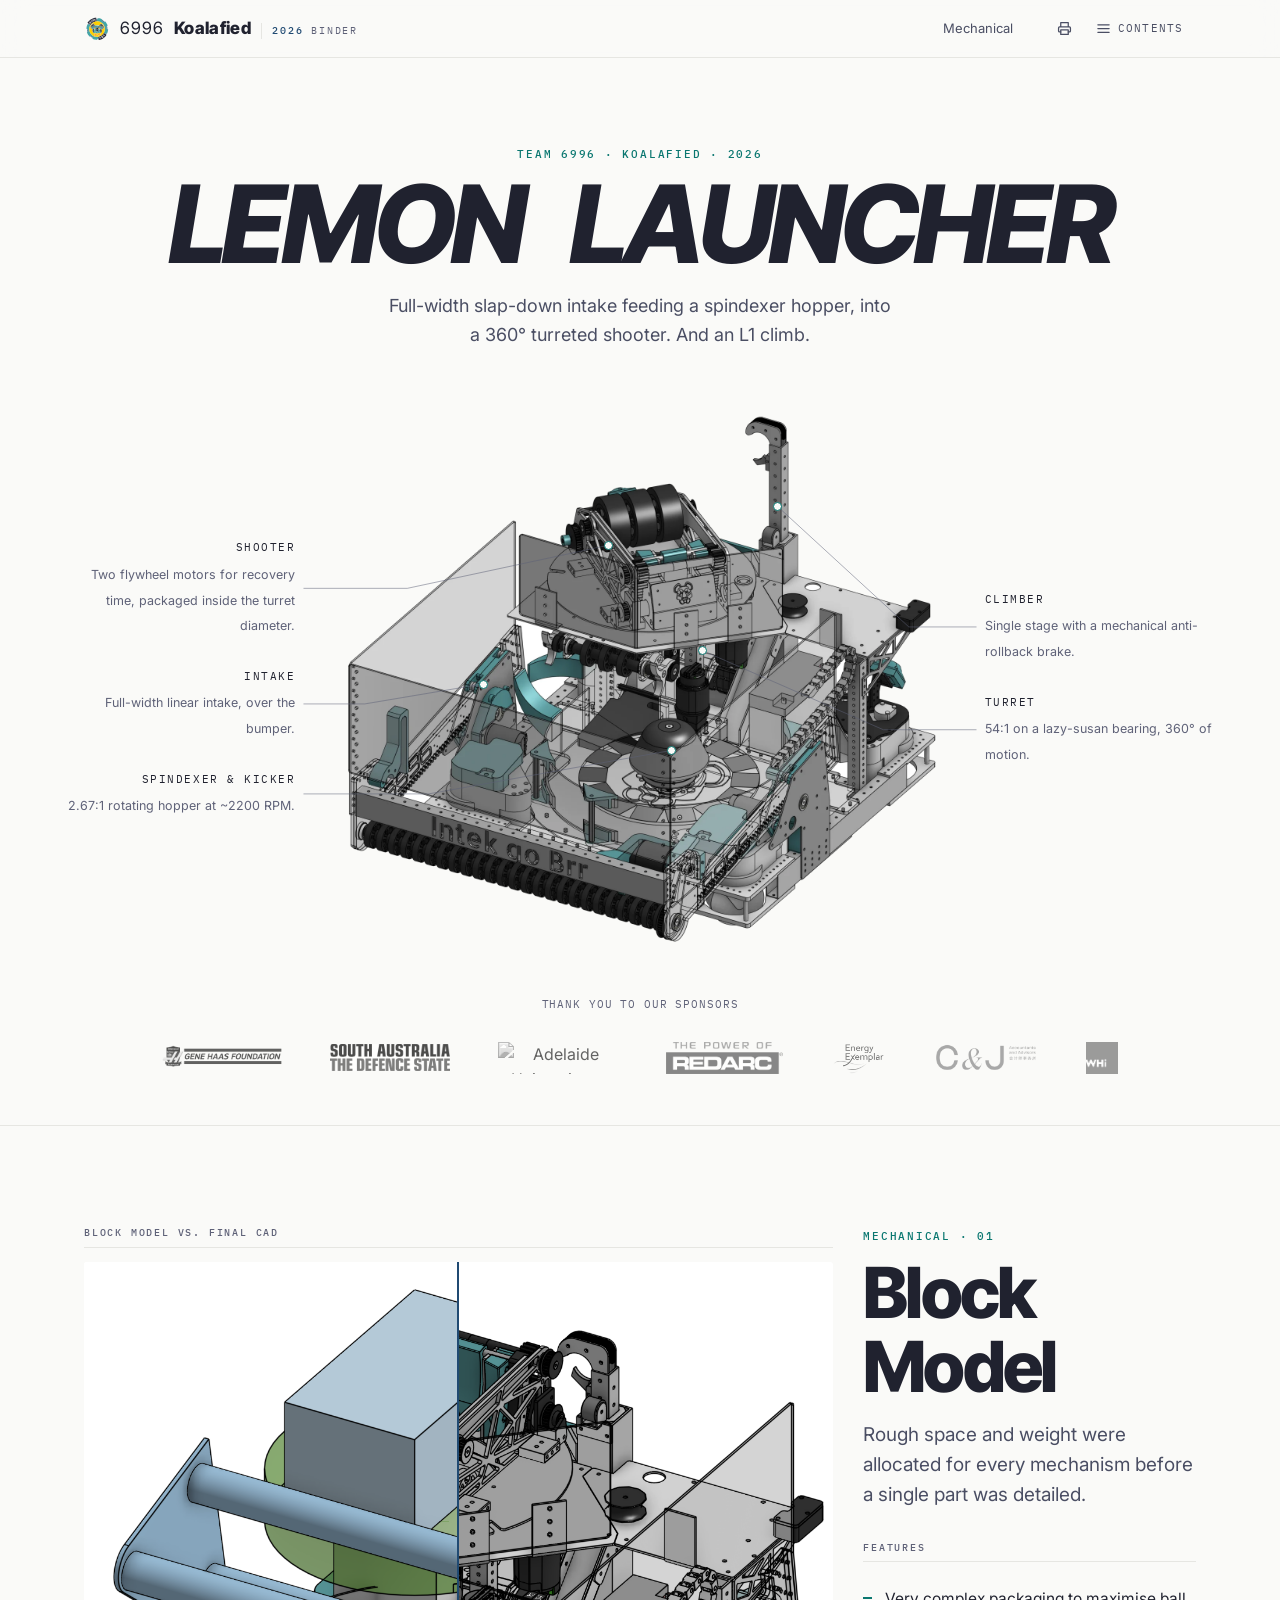
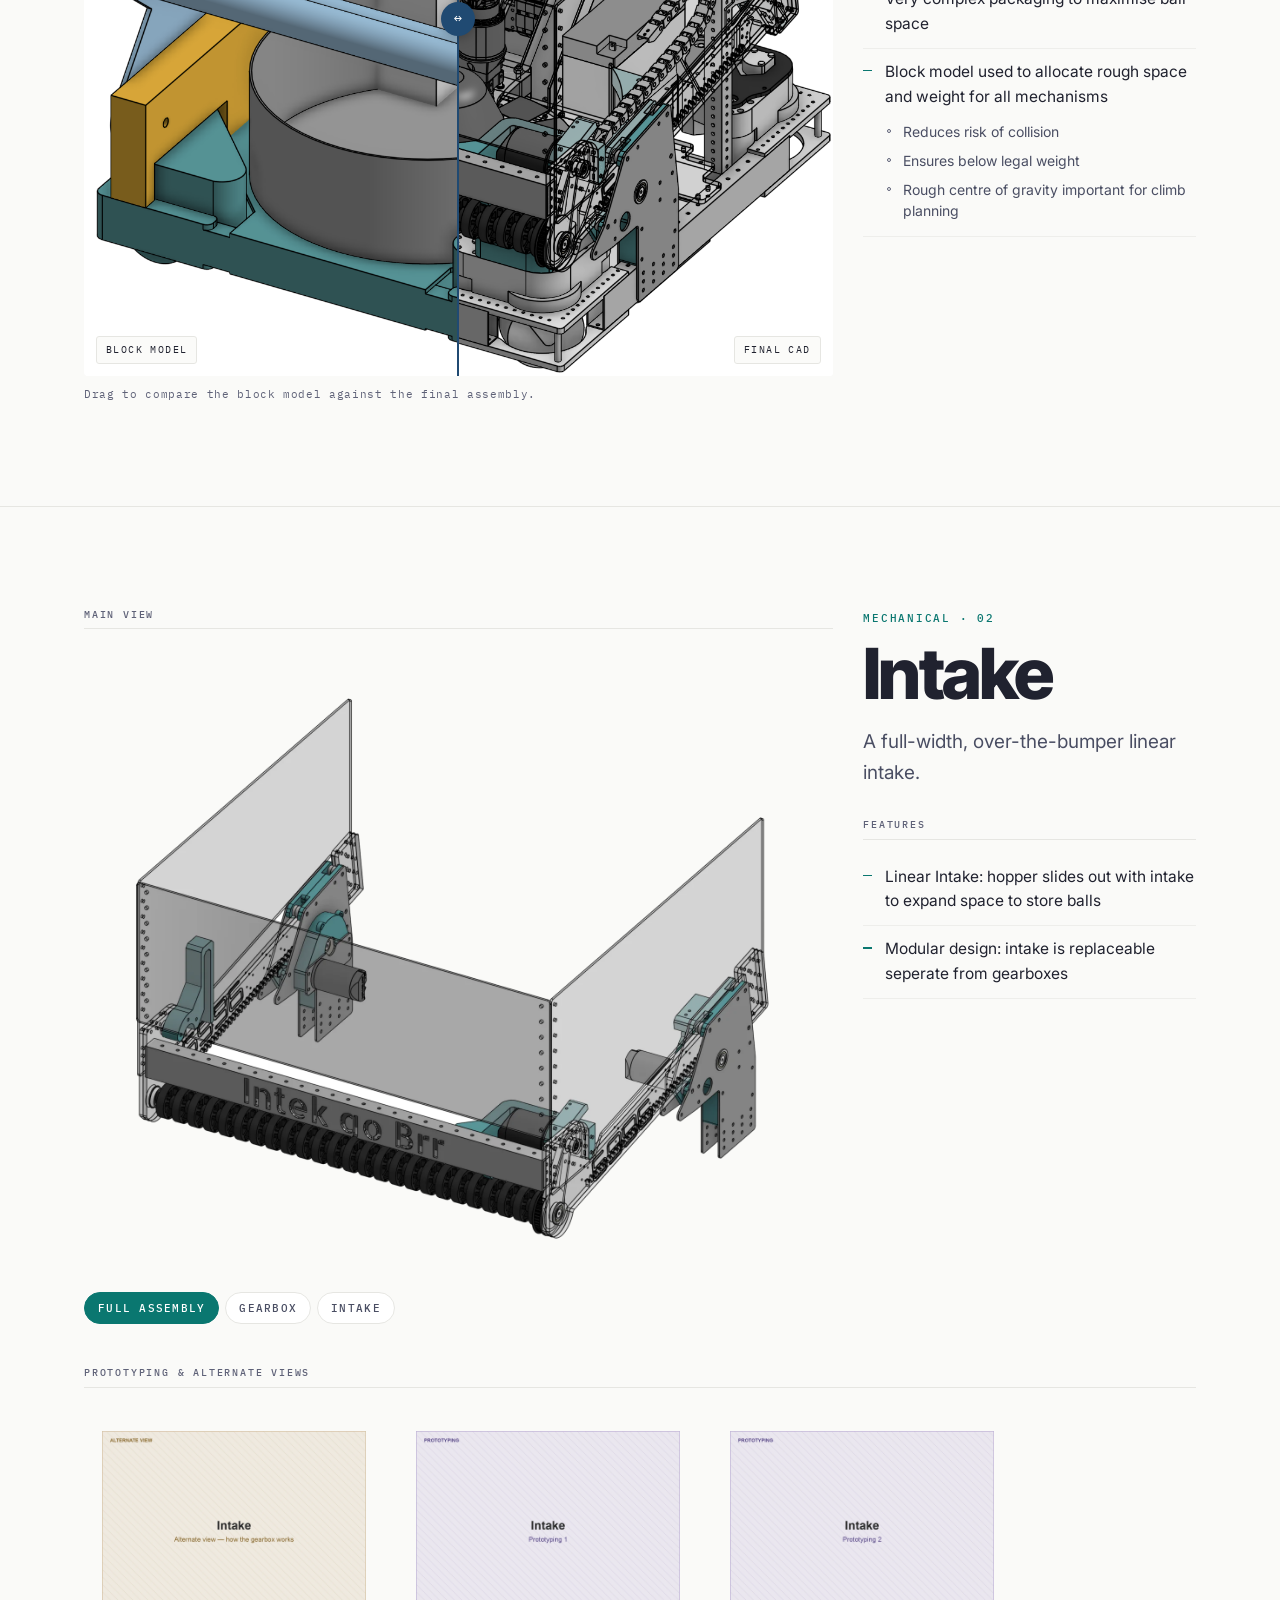
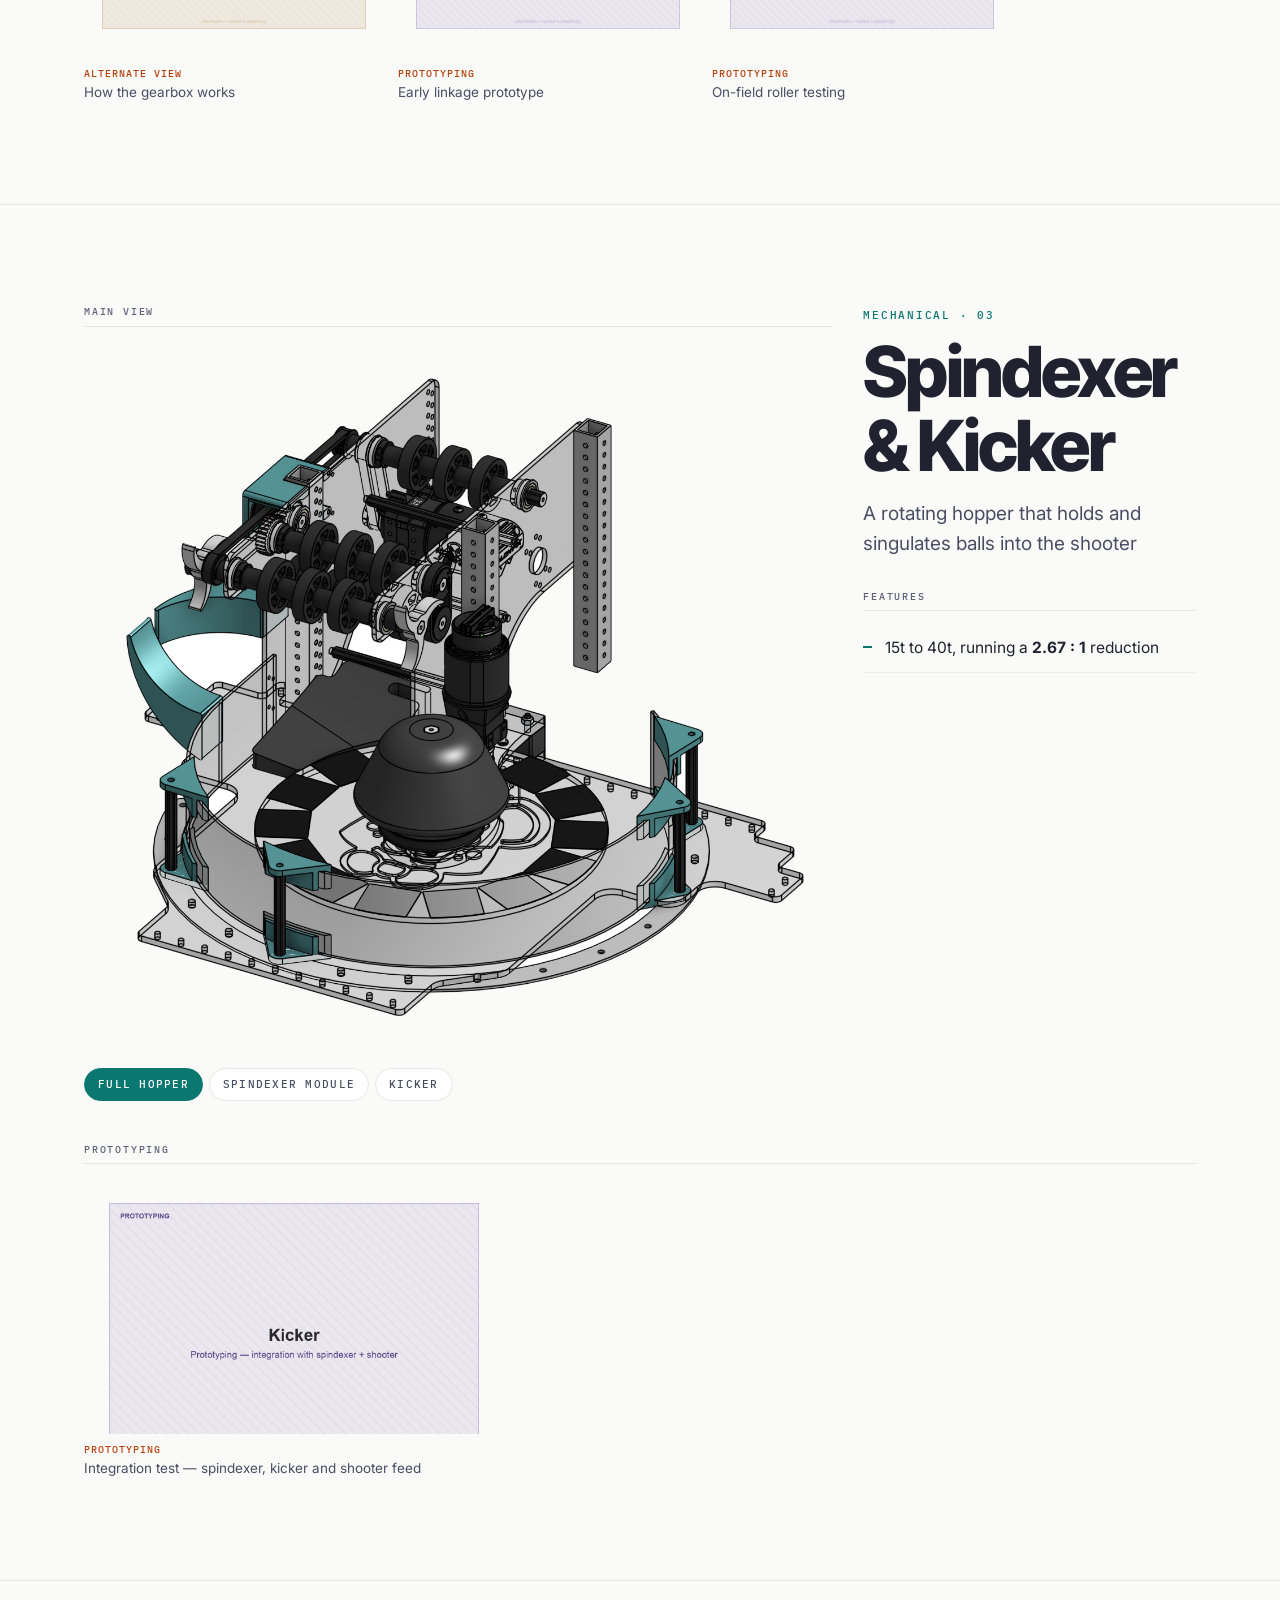
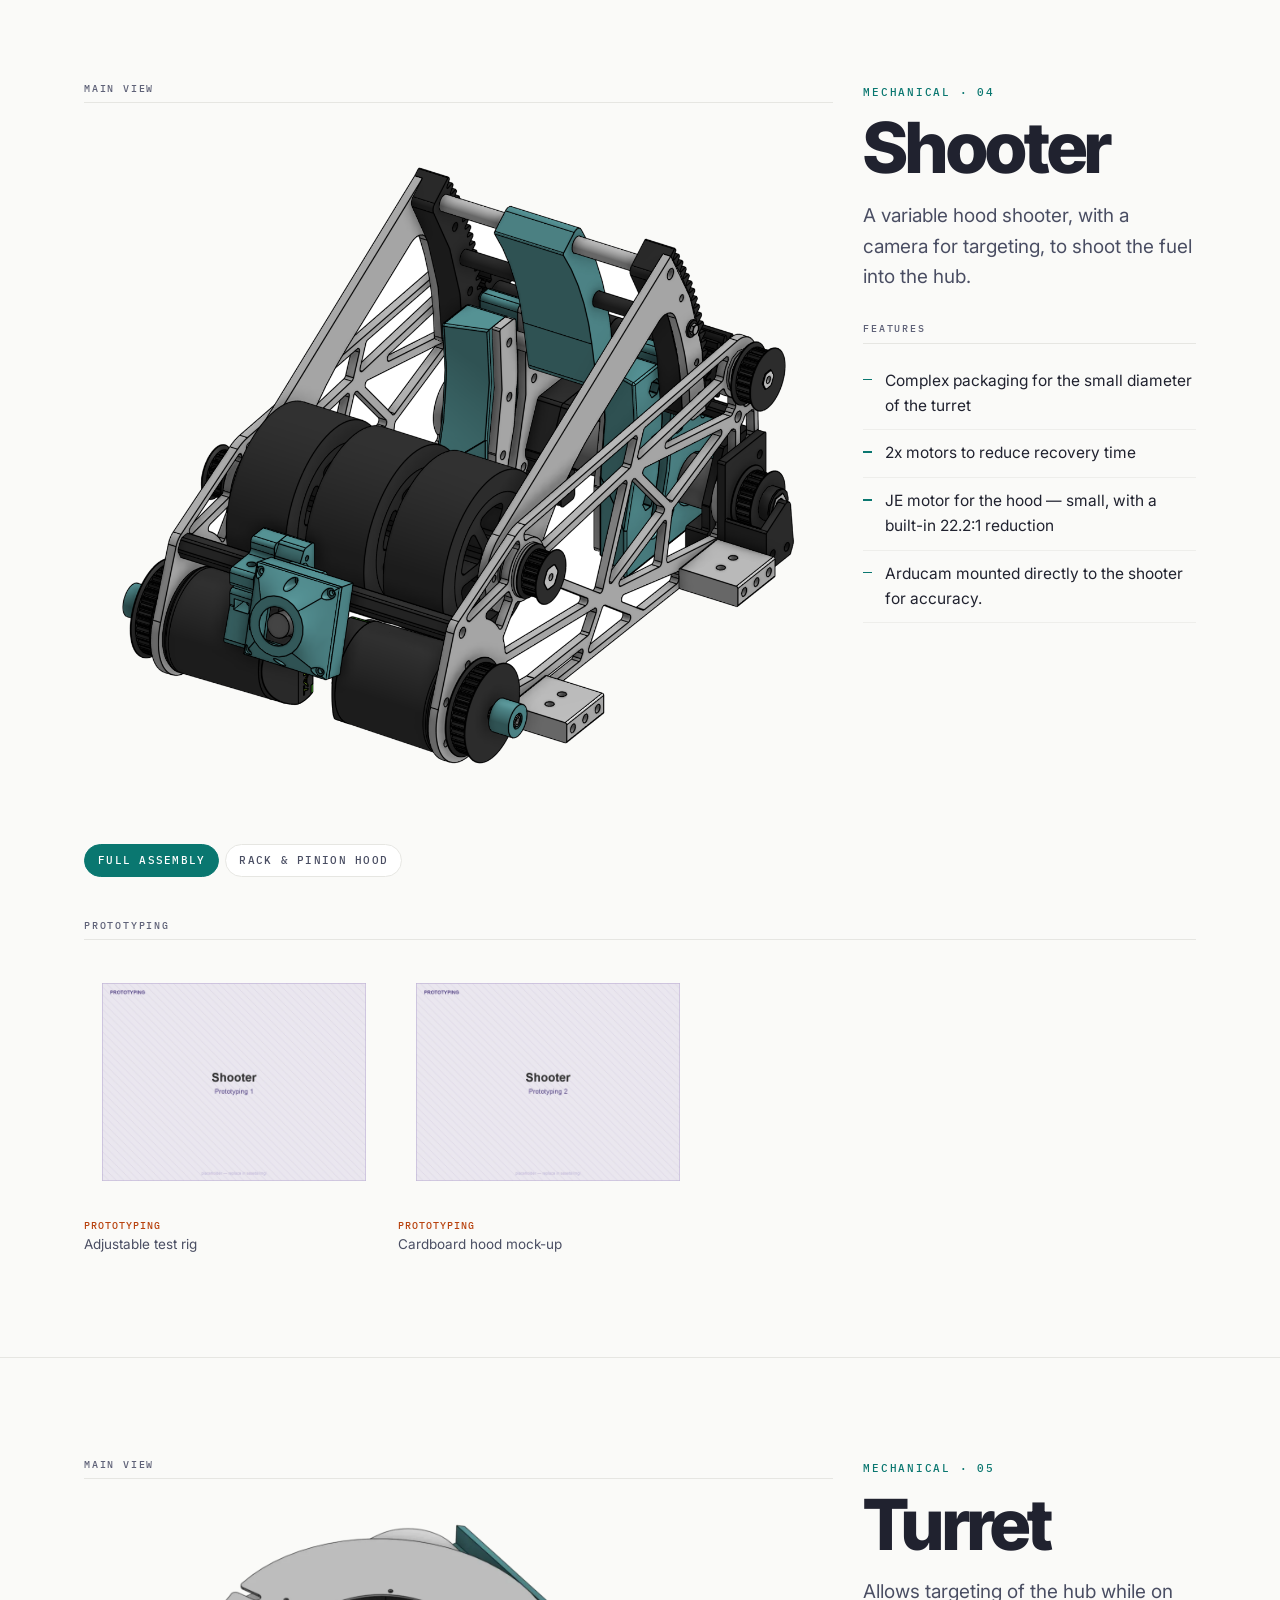
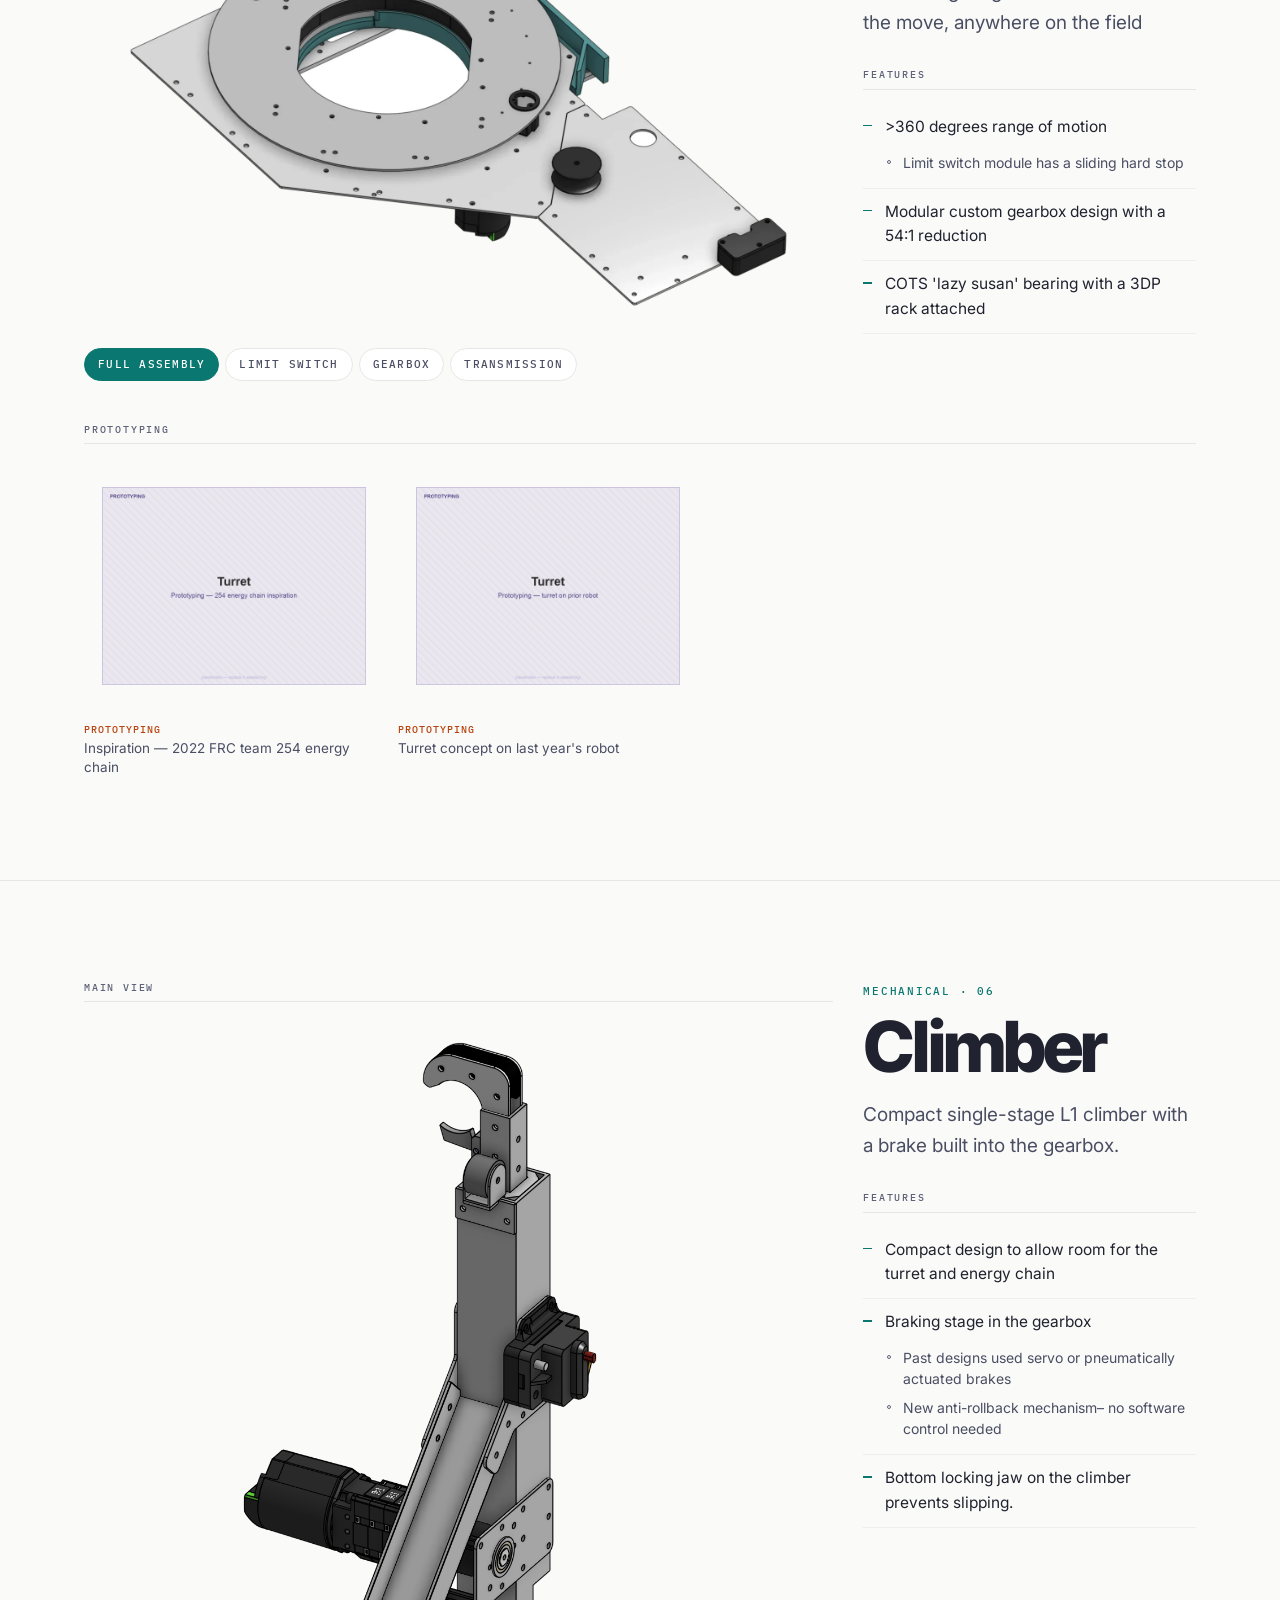
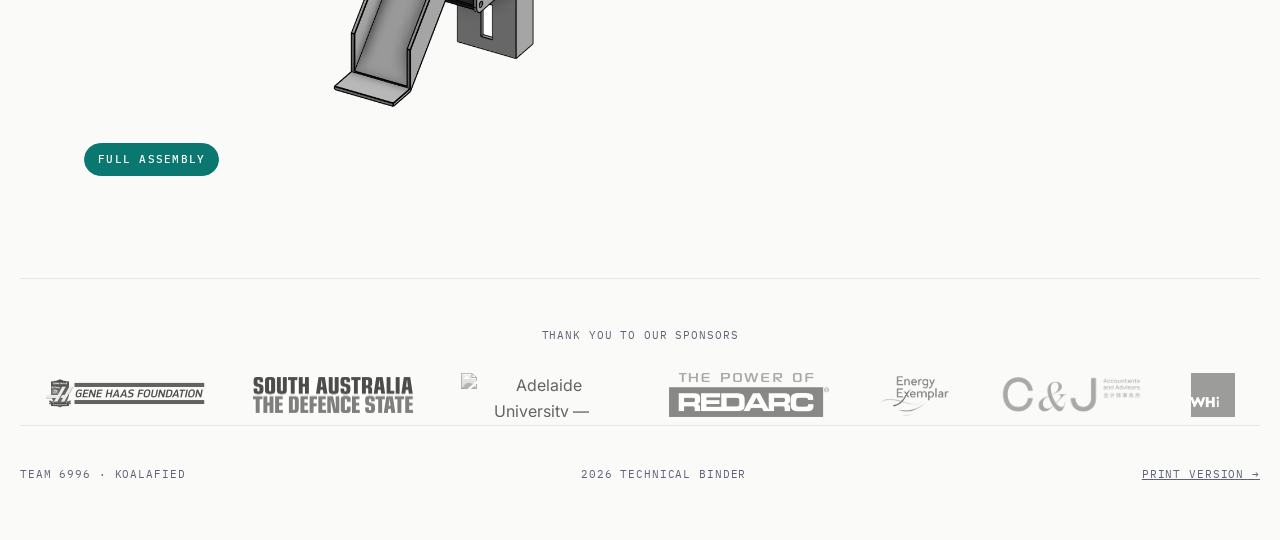
==== commit 059899ef: "sponsors + other aesthetics" ====
--- a/index.html
+++ b/index.html
@@ -18,6 +18,7 @@
 
   <!-- Nav is injected here by binder.js -->
   <main id="binder"></main>
+  <section class="sponsors wrap" id="sponsors"></section>
   <footer class="foot wrap" id="foot"></footer>
 
   <script src="content.js"></script>
--- a/assets/css/binder.css
+++ b/assets/css/binder.css
@@ -1,20 +1,44 @@
 /* ============================================================
    Technical Binder — stylesheet
    Edit design tokens in :root. Everything else derives from them.
+
+   Shared brand system — same four hues as Pit Scout
+   (../crispy-doodle/style.css), each tuned for its own theme rather
+   than copy-pasted, since a hue that reads well on a dark surface
+   often can't pass text contrast on a light one:
+     navy   structural anchor. Pit Scout (dark): backgrounds. Here
+            (light): body ink — the same hue anchors both ends of the
+            light/dark spectrum, just inverted.
+     teal   primary interactive accent in both — "this is active /
+            selected / yours". Pit Scout also uses it for the
+            highlight-team color; here it's nav state, pills, links.
+     gold   Pit Scout's primary accent (reads fine on dark surfaces);
+            here it's decorative-only (text selection, a hover glow) —
+            gold text fails contrast against a light background.
+     orange secondary/metadata accent in both — status tags there,
+            auxiliary labels (carousel/iteration tags) here. Never
+            used for warnings — see --warn below.
+   Errors get a dedicated red in both apps, deliberately outside the
+   brand hues, so a real error never reads as just another accent.
    ============================================================ */
 
 /* ---- 1. Tokens ------------------------------------------- */
 
 :root {
-  --paper:    #f6f5f2;
-  --panel:    #fffefc;
-  --ink:      #15161a;
-  --ink-2:    #4c4f57;
-  --ink-3:    #696c74;
-  --rule:     #e2e0d9;
-  --rule-2:   #efedE7;
-  --accent:   #12706f;          /* overridden at runtime by team.accent */
+  --paper:    #fafaf8;          /* near-white, just a hair off pure white */
+  --panel:    #ffffff;
+  --ink:      #20222f;          /* navy-black, tinted from the logo's navy */
+  --ink-2:    #4a4e63;
+  --ink-3:    #5f6278;
+  --rule:     #e6e6e2;
+  --rule-2:   #eeeeeb;
+  --accent:   #0a7770;          /* team teal — overridden at runtime by team.accent */
   --accent-soft: color-mix(in srgb, var(--accent) 14%, transparent);
+  --accent-2: #204a72;          /* team navy — secondary accent, used sparingly */
+  --accent-3: #b8420e;          /* team orange — metadata/tag labels only */
+  --pop:      #f0b90b;          /* team gold — decorative fills/highlights only, not text */
+  --pop-ink:  #3a2c05;          /* dark text color for use on --pop fills */
+  --warn:     #b73528;          /* error/warning red — deliberately not a brand hue */
 
   --font-display: "Inter Tight", "Helvetica Neue", Arial, sans-serif;
   --font-body:    "Inter", "Helvetica Neue", Arial, sans-serif;
@@ -52,7 +76,7 @@
 p { margin: 0; }
 ul { margin: 0; padding: 0; list-style: none; }
 
-::selection { background: var(--accent); color: #fff; }
+::selection { background: var(--pop); color: var(--pop-ink); }
 
 :focus-visible { outline: 2px solid var(--accent); outline-offset: 3px; border-radius: 2px; }
 
@@ -107,7 +131,7 @@
   text-transform: uppercase; color: var(--ink-3);
   padding-left: 10px; border-left: 1px solid var(--rule);
 }
-.wordmark-tag b { color: var(--accent); font-weight: 500; }
+.wordmark-tag b { color: var(--accent-2); font-weight: 500; }
 
 .nav-links { display: flex; gap: 4px; margin-left: auto; }
 .nav-links a {
@@ -165,7 +189,7 @@
 
 /* ---- 4. Hero --------------------------------------------- */
 
-.hero { padding: clamp(40px, 7vw, 88px) 0 clamp(48px, 8vw, 104px); }
+.hero { padding: clamp(40px, 7vw, 88px) 0 clamp(24px, 4vw, 56px); }
 .hero-meta { text-align: center; }
 .hero-title {
   font-size: clamp(2.4rem, 8.5vw, 6.75rem);
@@ -215,7 +239,11 @@
   border: 1.5px solid var(--accent); z-index: 3; pointer-events: none;
   transition: transform .2s, box-shadow .2s;
 }
-.hero-dot.is-lit { transform: scale(1.45); box-shadow: 0 0 0 6px var(--accent-soft); }
+.hero-dot.is-lit {
+  transform: scale(1.45);
+  border-color: var(--pop);
+  box-shadow: 0 0 0 6px color-mix(in srgb, var(--pop) 22%, transparent);
+}
 
 .hero-rail { display: flex; flex-direction: column; gap: clamp(14px, 3vw, 30px); z-index: 2; }
 .hero-rail-l { grid-column: 1; text-align: right; align-items: flex-end; }
@@ -231,23 +259,10 @@
 .callout-blurb { font-size: 12.5px; line-height: 1.45; color: var(--ink-3); }
 .callout:hover .callout-name { color: var(--accent); }
 
-.hero-pills {
-  display: flex; flex-wrap: wrap; justify-content: center; gap: 6px;
-  margin-top: clamp(20px, 3vw, 32px);
-}
-
-.hero-skip {
-  display: block; width: fit-content; margin: clamp(20px, 3vw, 32px) auto 0;
-  font-family: var(--font-mono); font-size: 11px; letter-spacing: .14em;
-  text-transform: uppercase; color: var(--ink-3); text-decoration: none;
-}
-.hero-skip:hover { color: var(--accent); }
-.hero-skip::after { content: " ↓"; }
-
 @media (max-width: 900px) {
   /* Just the image — no leader lines (nothing for them to point at) and no
-     label rail. The callouts still exist for the "Highlight a system"
-     pills below the image; only their name/blurb list is hidden here. */
+     label rail. Highlighting a system is a hover behavior on the rail
+     labels, so it isn't reachable here; visitors just get the full robot. */
   .hero-stage { display: flex; flex-direction: column; }
   .hero-lines, .hero-dot, .hero-rail { display: none; }
   /* Every .hero-frame is position:absolute (for the crossfade), so
@@ -302,9 +317,8 @@
   .sec-primary > .sec-text { grid-column: 2; order: 2; }
 }
 
-.sec-primary .media-block,
-.sec-primary .features { margin-top: 0; }
-.sec-primary .features { max-width: none; }
+.sec-primary .media-block { margin-top: 0; }
+.sec-primary .features { margin-top: clamp(20px, 3vw, 32px); max-width: none; }
 .sec-text { min-width: 0; }
 
 .sec-media { margin-top: clamp(26px, 4vw, 44px); display: flex; flex-direction: column; gap: clamp(30px, 4vw, 52px); }
@@ -366,13 +380,13 @@
 
 .compare-bar {
   position: absolute; top: 0; bottom: 0; left: var(--pos, 50%);
-  width: 2px; background: var(--accent); pointer-events: none; z-index: 3;
+  width: 2px; background: var(--accent-2); pointer-events: none; z-index: 3;
   transform: translateX(-1px);
 }
 .compare-grip {
   position: absolute; top: 50%; left: 50%; transform: translate(-50%, -50%);
   width: 34px; height: 34px; border-radius: 50%;
-  background: var(--accent); color: #fff;
+  background: var(--accent-2); color: #fff;
   display: grid; place-items: center;
   font-family: var(--font-mono); font-size: 13px; line-height: 1;
   box-shadow: 0 2px 12px rgba(0,0,0,.28);
@@ -416,7 +430,7 @@
 .iter-badge {
   position: absolute; top: 12px; left: 12px; z-index: 2;
   font-family: var(--font-mono); font-size: 11px; font-weight: 600;
-  letter-spacing: .1em; color: #fff; background: var(--accent);
+  letter-spacing: .1em; color: #fff; background: var(--accent-3);
   padding: 4px 9px; border-radius: 3px;
 }
 
@@ -426,7 +440,7 @@
   background: var(--panel); border-radius: 4px; cursor: pointer;
   display: grid; place-items: center; color: var(--ink-2);
 }
-.step-btn:hover:not(:disabled) { border-color: var(--accent); color: var(--accent); }
+.step-btn:hover:not(:disabled) { border-color: var(--accent-2); color: var(--accent-2); }
 .step-btn:disabled { opacity: .35; cursor: default; }
 
 .iter-range {
@@ -437,13 +451,13 @@
 .iter-range::-moz-range-track { height: 2px; background: var(--rule); }
 .iter-range::-webkit-slider-thumb {
   -webkit-appearance: none; width: 15px; height: 15px; border-radius: 50%;
-  background: var(--accent); border: 2px solid var(--paper); margin-top: -6.5px;
-  box-shadow: 0 0 0 1px var(--accent);
+  background: var(--accent-2); border: 2px solid var(--paper); margin-top: -6.5px;
+  box-shadow: 0 0 0 1px var(--accent-2);
 }
 .iter-range::-moz-range-thumb {
   width: 15px; height: 15px; border-radius: 50%;
-  background: var(--accent); border: 2px solid var(--paper);
-  box-shadow: 0 0 0 1px var(--accent);
+  background: var(--accent-2); border: 2px solid var(--paper);
+  box-shadow: 0 0 0 1px var(--accent-2);
 }
 
 .iter-note {
@@ -453,7 +467,7 @@
 }
 .iter-note b {
   font-family: var(--font-mono); font-size: 11px; letter-spacing: .1em;
-  color: var(--accent); flex: none; text-transform: uppercase;
+  color: var(--accent-3); flex: none; text-transform: uppercase;
 }
 
 /* ---- 8b. Figure grids ------------------------------------ */
@@ -540,7 +554,7 @@
 .carousel-cap b {
   display: block;
   font-family: var(--font-mono); font-size: 10px; font-weight: 500;
-  letter-spacing: .1em; text-transform: uppercase; color: var(--accent);
+  letter-spacing: .1em; text-transform: uppercase; color: var(--accent-3);
   margin-bottom: 2px;
 }
 
@@ -554,7 +568,7 @@
   display: grid; place-items: center; cursor: pointer;
   transition: color .15s, border-color .15s, opacity .15s;
 }
-.carousel-nav:hover { color: var(--accent); border-color: var(--accent); }
+.carousel-nav:hover { color: var(--accent-2); border-color: var(--accent-2); }
 .carousel-nav:disabled { opacity: 0; pointer-events: none; }
 .carousel-prev { left: -14px; }
 .carousel-next { right: -14px; }
@@ -634,6 +648,35 @@
 }
 .lightbox-close:hover { background: rgba(255, 255, 255, .16); border-color: rgba(255, 255, 255, .4); }
 
+/* ---- 9b. Sponsors ------------------------------------------ */
+
+.sponsors {
+  border-top: 1px solid var(--rule);
+  padding: 48px 0 8px;
+  text-align: center;
+}
+.sponsors-label {
+  font-family: var(--font-mono); font-size: 11px;
+  letter-spacing: .08em; text-transform: uppercase; color: var(--ink-3);
+  margin-bottom: 28px;
+}
+.sponsors-row {
+  display: flex; flex-wrap: wrap; align-items: center; justify-content: center;
+  gap: 36px 48px;
+}
+.sponsor-logo {
+  height: 44px; max-width: 160px;
+  width: auto; object-fit: contain;
+  filter: grayscale(1) opacity(.7);
+  transition: filter .15s;
+}
+.sponsor-logo:hover { filter: none; }
+
+.sponsors-hero {
+  border-top: none; padding: 32px 0 0; margin-top: 8px;
+}
+.sponsors-hero .sponsor-logo { height: 32px; max-width: 120px; }
+
 /* ---- 10. Footer ------------------------------------------ */
 
 .foot {
@@ -651,16 +694,16 @@
 
 .boom {
   margin: 40px auto; max-width: 640px; padding: 20px 24px;
-  border: 1px solid var(--accent); border-left-width: 3px;
+  border: 1px solid var(--warn); border-left-width: 3px;
   background: var(--panel); font-family: var(--font-mono); font-size: 13px;
 }
-.boom h2 { font-family: var(--font-mono); font-size: 13px; margin-bottom: 8px; color: var(--accent); }
+.boom h2 { font-family: var(--font-mono); font-size: 13px; margin-bottom: 8px; color: var(--warn); }
 
 /* ---- 12. Print ------------------------------------------- */
 
 @media print {
   :root { --paper: #fff; --ink: #000; --ink-2: #333; --ink-3: #666; --rule: #bbb; --rule-2: #ddd; }
-  .nav, .menu-panel, .hero-skip, .iters-ctl, .compare-range, .compare-bar, .skip, .lightbox { display: none !important; }
+  .nav, .menu-panel, .iters-ctl, .compare-range, .compare-bar, .skip, .lightbox { display: none !important; }
   body { font-size: 10.5pt; }
   .sec { padding: 18pt 0; break-inside: avoid; break-before: page; }
   .hero { padding: 0 0 18pt; }
